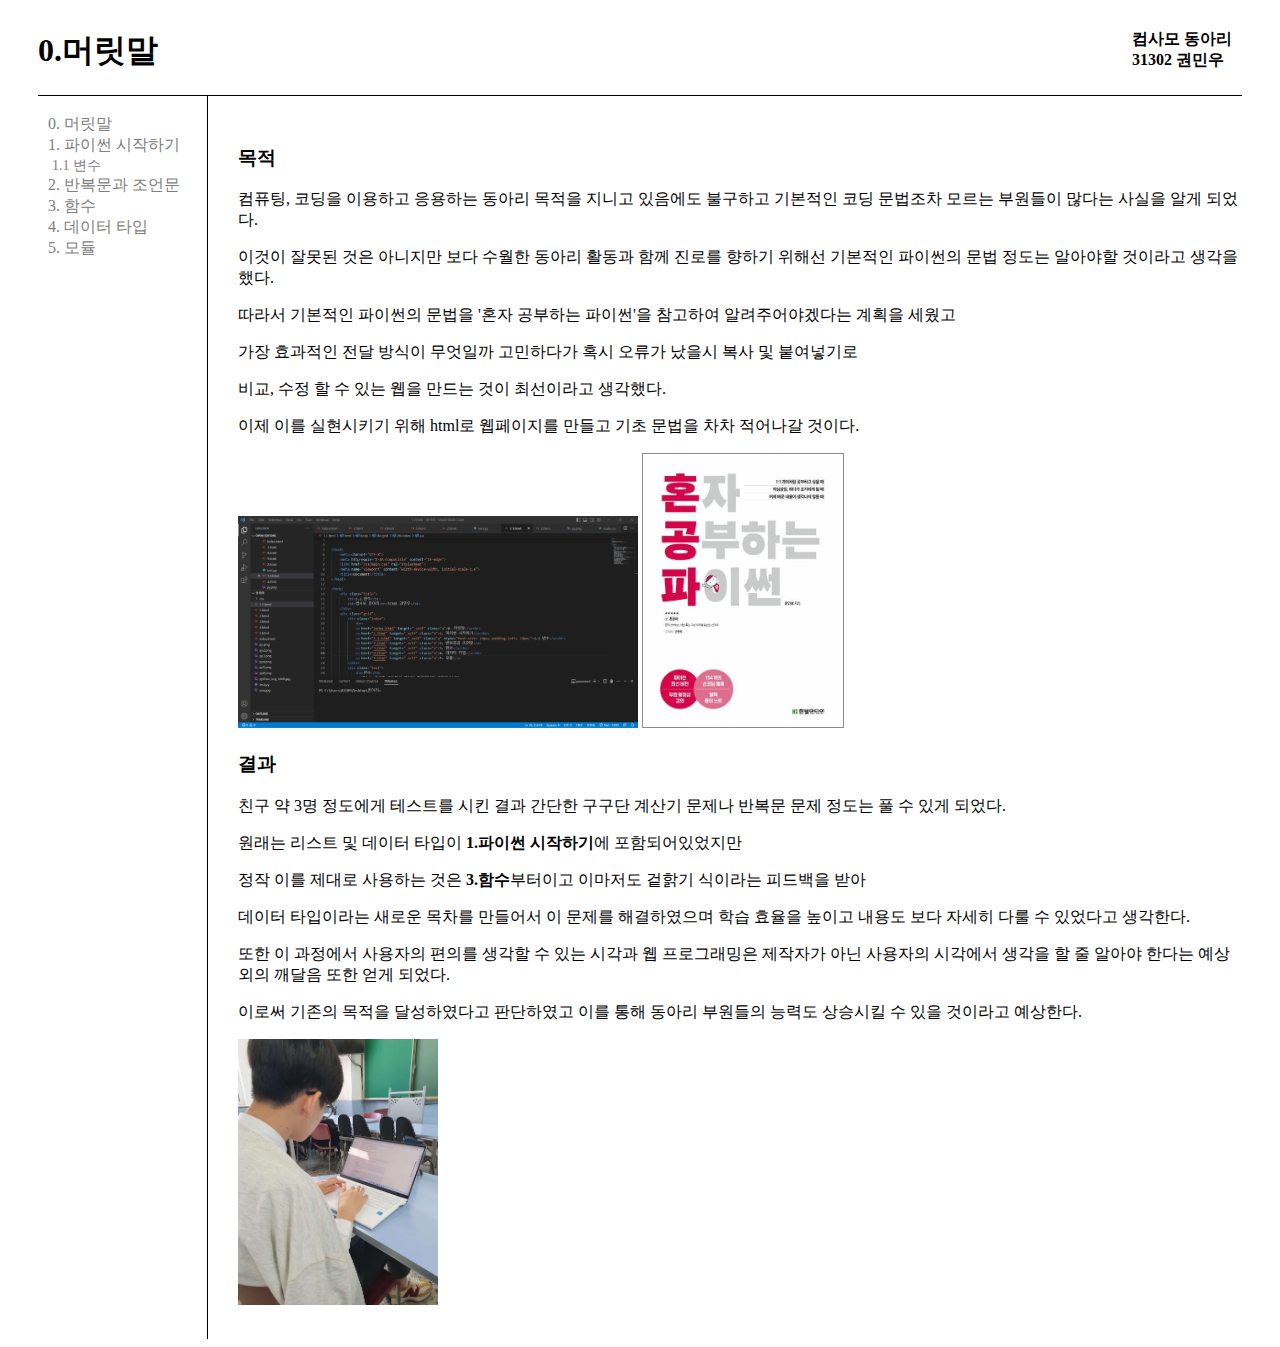
==== index.html @ afe1caef "Add files via upload" ====
<!DOCTYPE html>
<html lang="en">


<head>
    <meta charset="UTF-8">
    <meta http-equiv="X-UA-Compatible" content="IE=edge">
    <link href="css/main.css" rel="stylesheet">
    <meta name="viewport" content="width=device-width, initial-scale=1.0">
    <title>Document</title>
</head>

<body>
    <div class="title">
        <h1>0.머릿말</h1>
        <h4>컴사모 동아리<br>31302 권민우</h4>
    </div>
    <div class="grid">
    <div class="index">
        <br>
        <a href="index.html" target="_self" class="a">0. 머릿말</a><br>
        <a href="1.html" target="_self" class="a">1. 파이썬 시작하기</a><br>
        <a href="1.1.html" target="_self" class="a" style="font-size: 14px; padding-left: 14px;">1.1 변수</a><br>
        <a href="2.html" target="_self" class="a">2. 반복문과 조언문</a>
        <a href="3.html" target="_self" class="a">3. 함수</a><br>
        <a href="4.html" target="_self" class="a">4. 데이터 타입</a><br>
        <a href="5.html" target="_self" class="a">5. 모듈</a>
    </div>
    <div class="text">
        <h3>목적</h3>
        <p>컴퓨팅, 코딩을 이용하고 응용하는 동아리 목적을 지니고 있음에도 불구하고 기본적인 코딩 문법조차 모르는 부원들이 많다는 사실을 알게 되었다.</p>
        <p>이것이 잘못된 것은 아니지만 보다 수월한 동아리 활동과 함께 진로를 향하기 위해선 기본적인 파이썬의 문법 정도는 알아야할 것이라고 생각을 했다.</p>
        <p>따라서 기본적인 파이썬의 문법을 '혼자 공부하는 파이썬'을 참고하여 알려주어야겠다는 계획을 세웠고</p>
        <p>가장 효과적인 전달 방식이 무엇일까 고민하다가 혹시 오류가 났을시 복사 및 붙여넣기로</p>
        <p>비교, 수정 할 수 있는 웹을 만드는 것이 최선이라고 생각했다.</p>
        <p>이제 이를 실현시키기 위해 html로 웹페이지를 만들고 기초 문법을 차차 적어나갈 것이다.</p>
        <img src="visual.png" style="width: 400px;">
        <img src="hon.jfif" style="width: 200px; border: 1px solid rgb(140, 140, 140);">
        <h3>결과</h3>
        <p>친구 약 3명 정도에게 테스트를 시킨 결과 간단한 구구단 계산기 문제나 반복문 문제 정도는 풀 수 있게 되었다.</p>
        <p>원래는 리스트 및 데이터 타입이 <span style="font-weight: bold;">1.파이썬 시작하기</span>에 포함되어있었지만</p>
        <p>정작 이를 제대로 사용하는 것은 <span style="font-weight: bold;">3.함수</span>부터이고 이마저도 겉핡기 식이라는 피드백을 받아</p>
        <p>데이터 타입이라는 새로운 목차를 만들어서 이 문제를 해결하였으며 학습 효율을 높이고 내용도 보다 자세히 다룰 수 있었다고 생각한다.</p>
        <p>또한 이 과정에서 사용자의 편의를 생각할 수 있는 시각과 웹 프로그래밍은 제작자가 아닌 사용자의 시각에서 생각을 할 줄 알아야 한다는 예상 외의 깨달음 또한 얻게 되었다.</p>
        <p>이로써 기존의 목적을 달성하였다고 판단하였고 이를 통해 동아리 부원들의 능력도 상승시킬 수 있을 것이라고 예상한다.</p>
        <img src="you.jpg" style="width: 200px;" >
    </div>
    </div>

</body>

</html>
---- css/main.css ----
.title{
    font-weight: bold;
    border-bottom: 1px solid black;
    margin-left: 30px;
    margin-right: 30px;
    display: grid;
    grid-template-columns: 1fr 110px;
}

.a{
    color:gray;
    padding-left:10px;
    padding-right:10px;
    text-decoration-line: none;
    
}

.index{
    border-right: 1px solid black;
    margin-left: 30px;
}

.grid{
    display: grid;
    grid-template-columns: 200px 1fr;
}

.text{
    margin: 30px;
}

.python{
    display: block;
    background-color: rgb(240, 239, 239);
    width: 60%;
    padding: 1em;
    font-size: 15px;
}
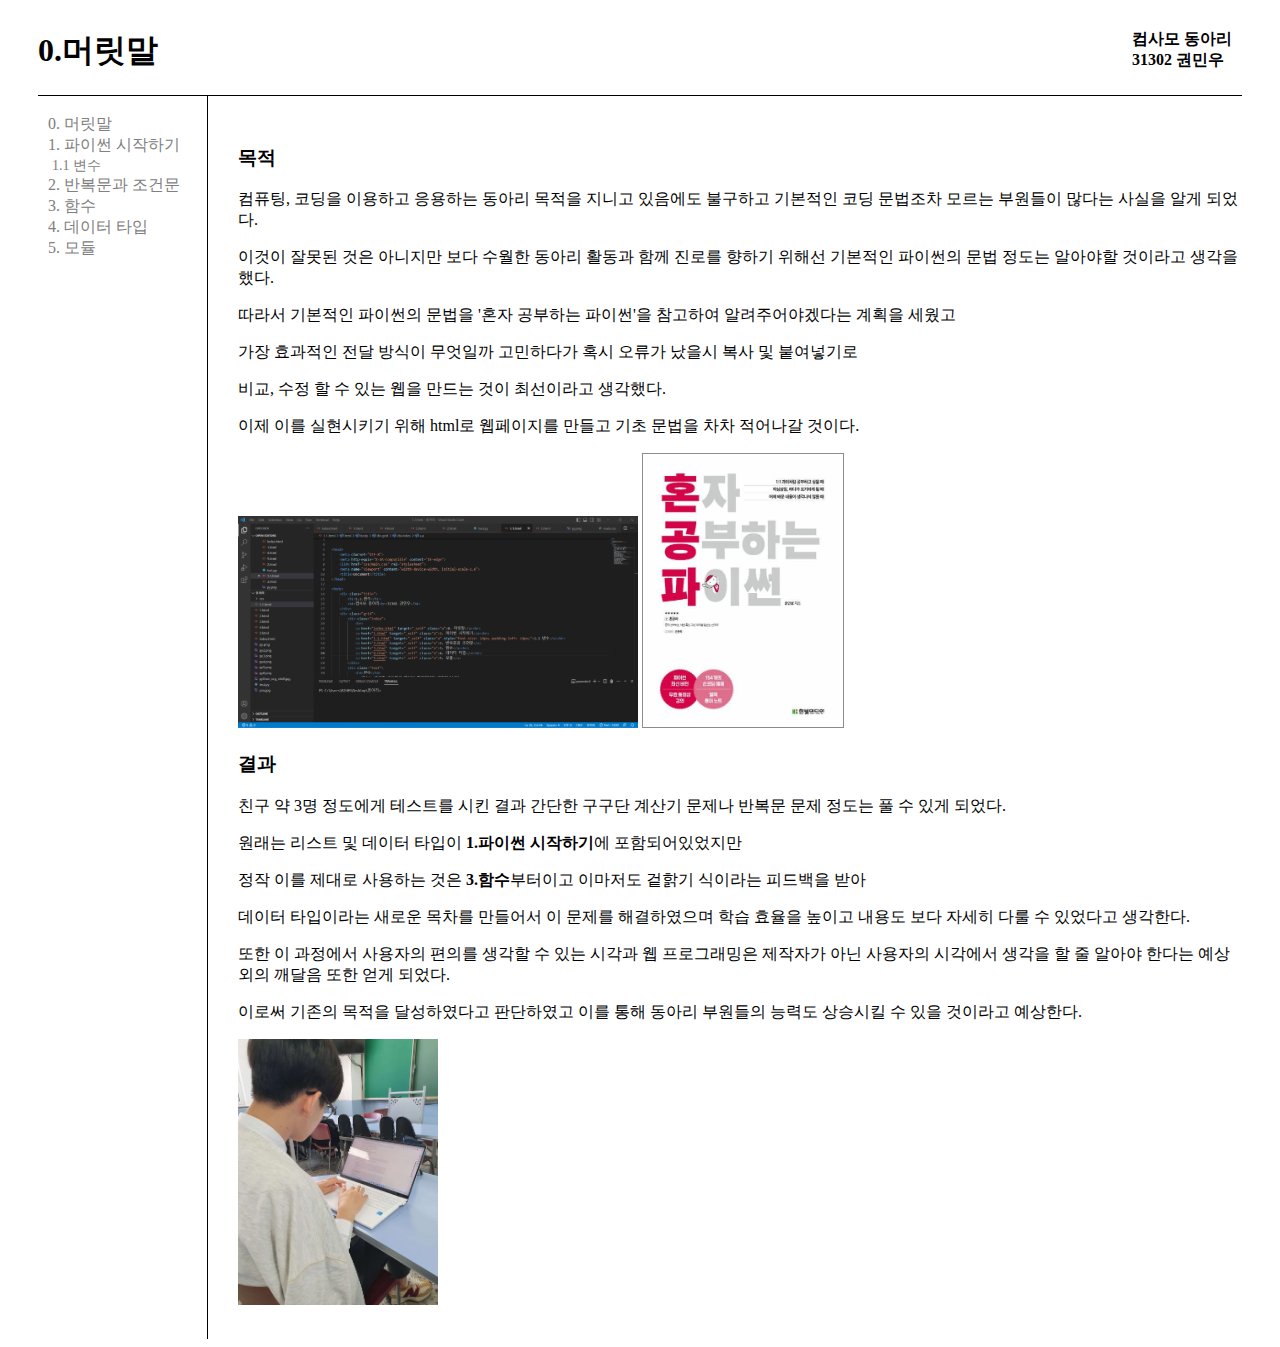
==== commit 492550b7: "Add files via upload" ====
--- a/index.html
+++ b/index.html
@@ -21,7 +21,7 @@
         <a href="index.html" target="_self" class="a">0. 머릿말</a><br>
         <a href="1.html" target="_self" class="a">1. 파이썬 시작하기</a><br>
         <a href="1.1.html" target="_self" class="a" style="font-size: 14px; padding-left: 14px;">1.1 변수</a><br>
-        <a href="2.html" target="_self" class="a">2. 반복문과 조언문</a>
+        <a href="2.html" target="_self" class="a">2. 반복문과 조건문</a>
         <a href="3.html" target="_self" class="a">3. 함수</a><br>
         <a href="4.html" target="_self" class="a">4. 데이터 타입</a><br>
         <a href="5.html" target="_self" class="a">5. 모듈</a>
